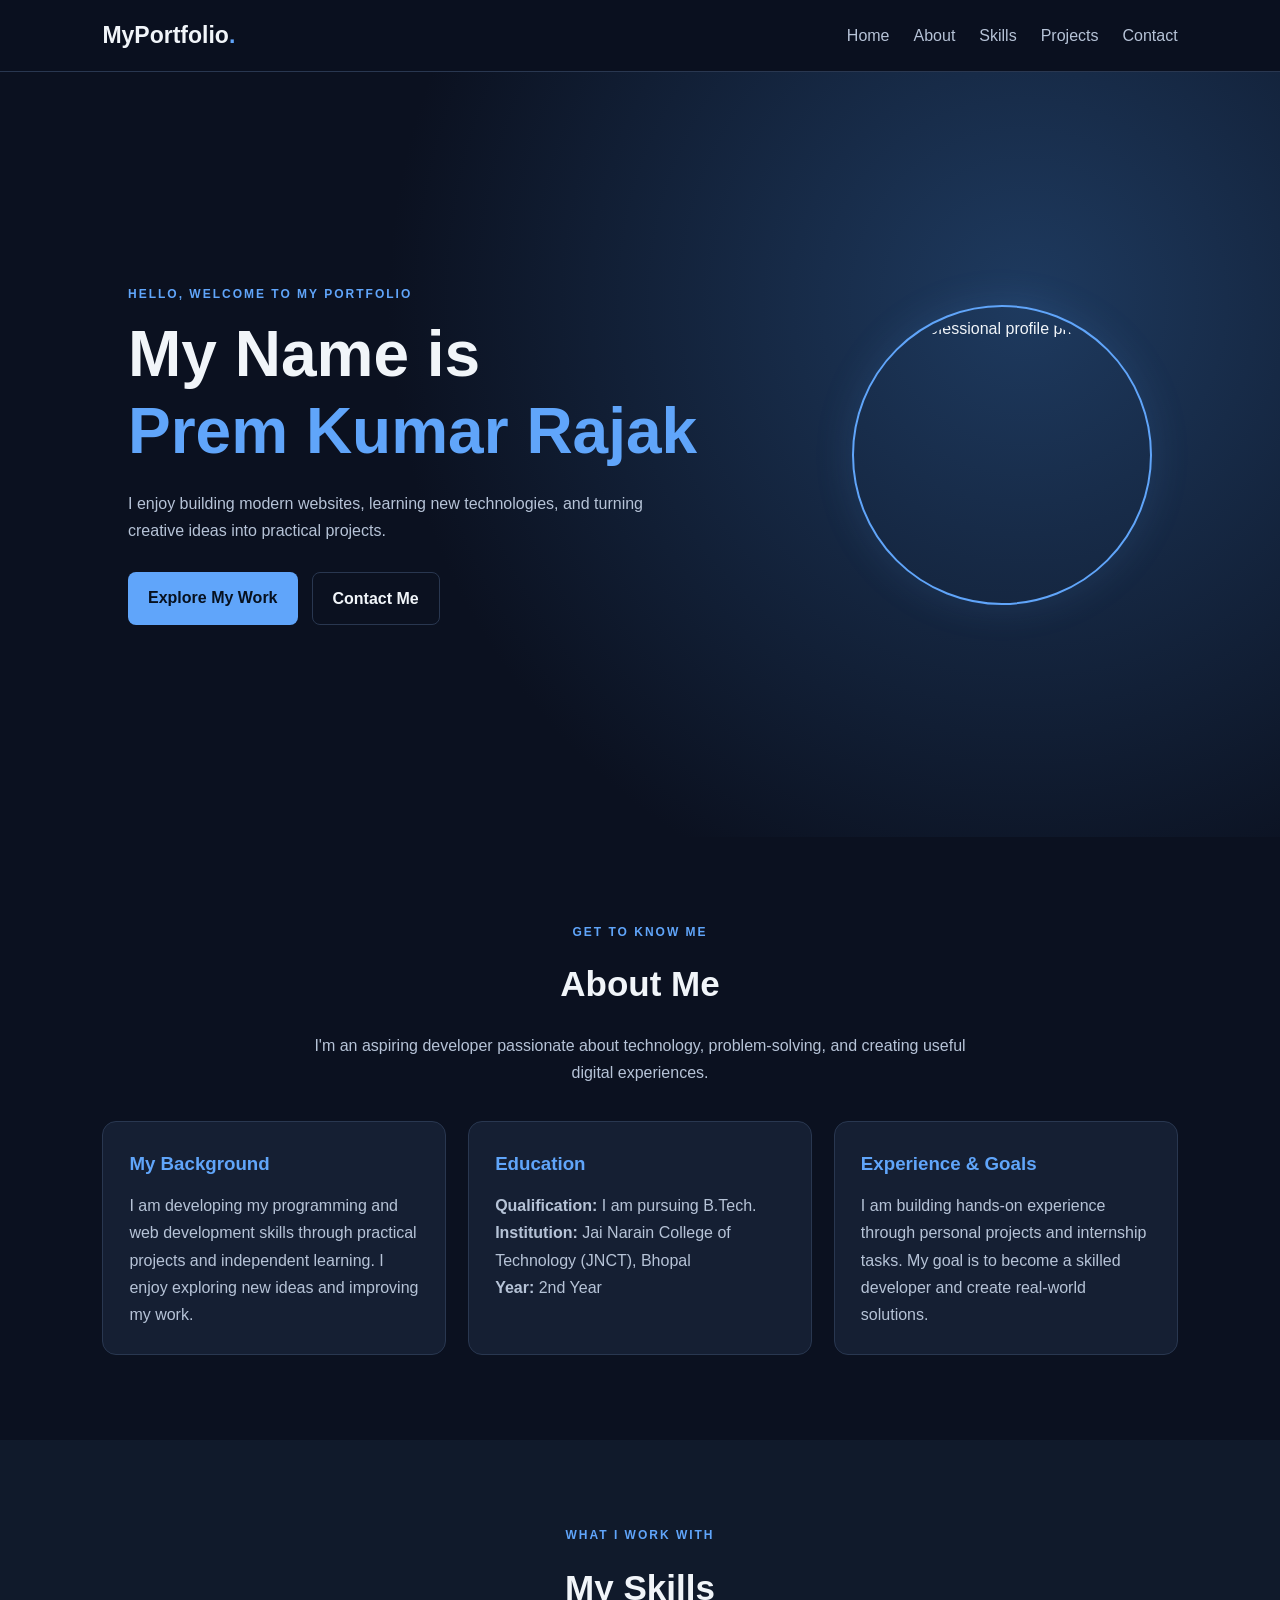
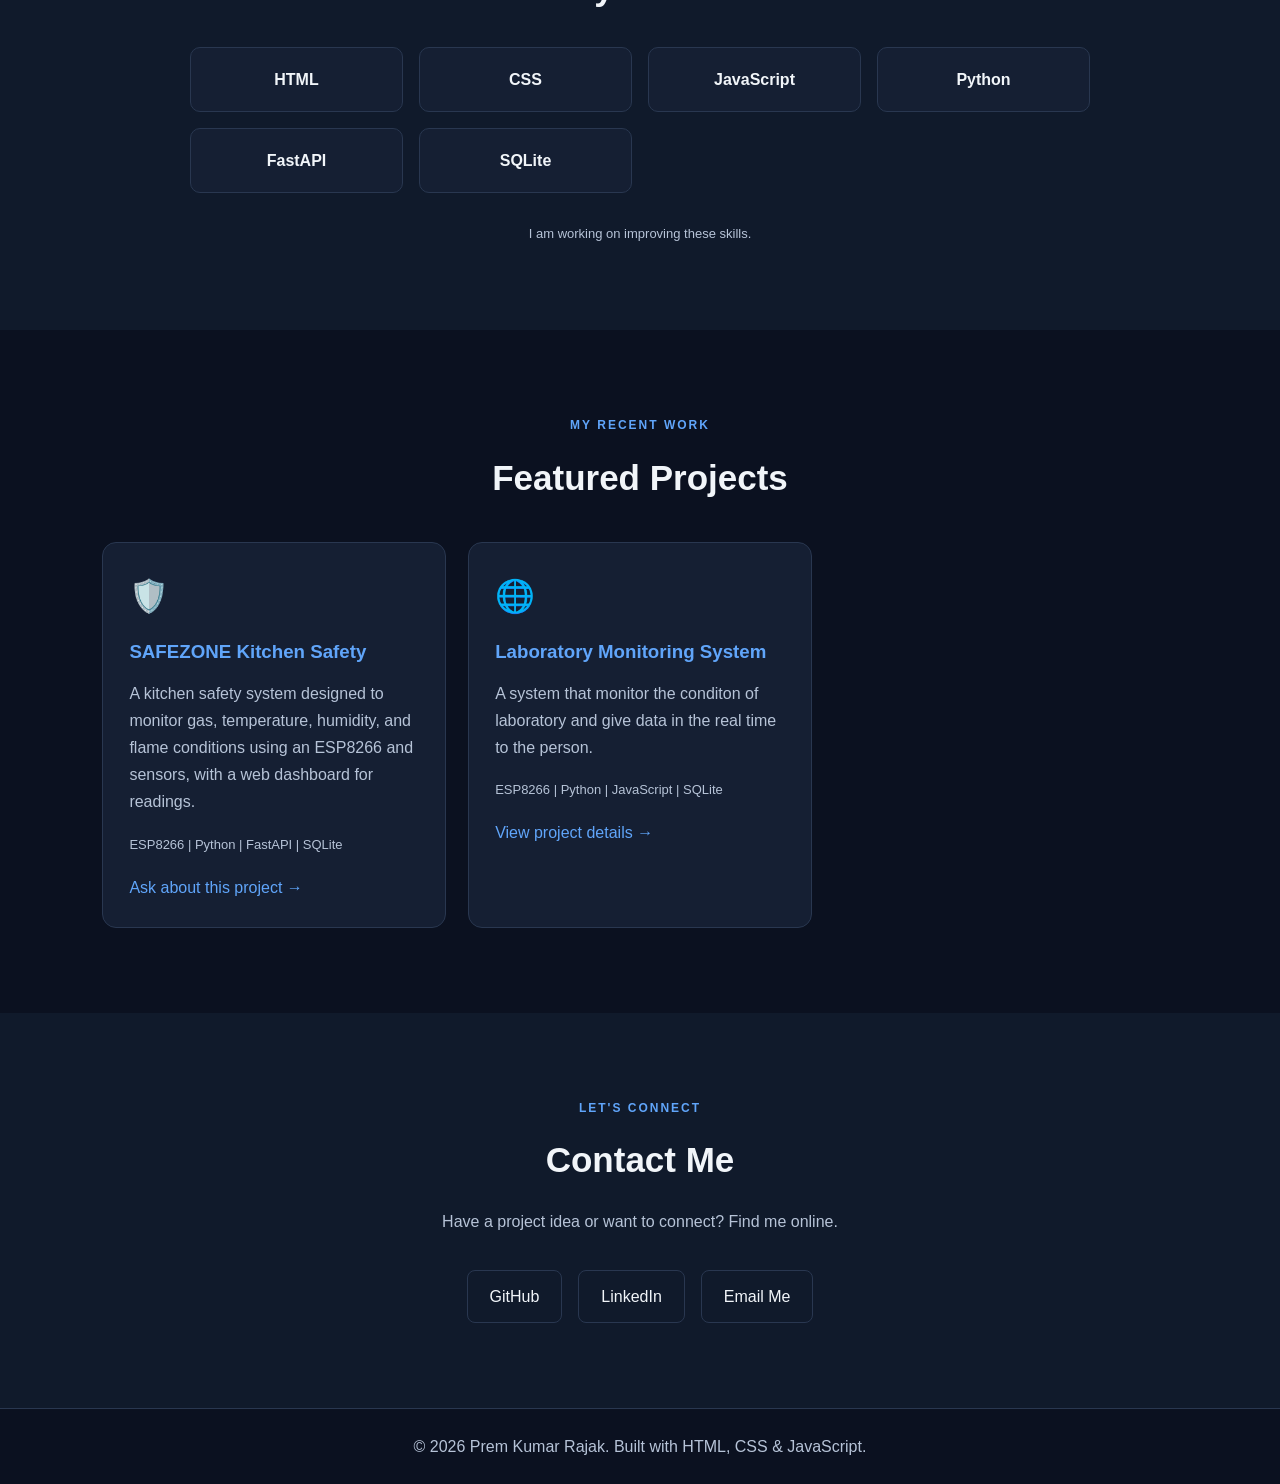
==== task4.html @ ec50108a "Add files via upload" ====
<!DOCTYPE html>
<html lang="en">
<head>
  <meta charset="UTF-8">
  <meta name="viewport" content="width=device-width, initial-scale=1.0">
  <meta name="description" content="Personal portfolio of a web developer.">
  <title>My Portfolio | Web Developer</title>
  <link rel="stylesheet" href="task4.css">
  <script src="task4.js" defer></script>
</head>
<body>

  <header class="navbar">
    <a href="#home" class="logo">MyPortfolio<span>.</span></a>
    <button class="menu-toggle" id="menuToggle"
      aria-label="Toggle navigation" aria-expanded="false">☰</button>
    <nav id="navMenu">
      <a href="#home">Home</a>
      <a href="#about">About</a>
      <a href="#skills">Skills</a>
      <a href="#projects">Projects</a>
      <a href="#contact">Contact</a>
    </nav>
  </header>

  <main>
    <section id="home" class="hero">
      <div class="hero-text">
        <p class="tag">HELLO, WELCOME TO MY PORTFOLIO</p>
        <h1>My Name is  <br><span>Prem Kumar Rajak</span></br></h1>
      
        <p>
          I enjoy building modern websites, learning new technologies,
          and turning creative ideas into practical projects.
        </p>
        <div class="buttons">
          <a class="btn" href="#projects">Explore My Work</a>
          <a class="btn secondary" href="#contact">Contact Me</a>
        </div>
      </div>

      <div class="profile-wrap">
        <img
          src="https://placehold.co/400x400/172554/ffffff?text=Your+Photo"
          alt="Your professional profile photo"
          class="profile-photo">
      </div>
    </section>

    <section id="about" class="section">
      <p class="tag">GET TO KNOW ME</p>
      <h2>About Me</h2>
      <p class="section-intro">
        I'm an aspiring developer passionate about technology,
        problem-solving, and creating useful digital experiences.
      </p>

      <div class="about-grid">
        <article class="card">
          <h3>My Background</h3>
          <p>
            I am developing my programming and web development skills
            through practical projects and independent learning.
            I enjoy exploring new ideas and improving my work.
          </p>
        </article>

        <article class="card">
          <h3>Education</h3>
          <p>
            <strong>Qualification:</strong> I am pursuing B.Tech.<br>
            <strong>Institution:</strong> Jai Narain College of Technology (JNCT), Bhopal <br>
            <strong>Year:</strong> 2nd Year 
          </p>
        </article>

        <article class="card">
          <h3>Experience & Goals</h3>
          <p>
            I am building hands-on experience through personal projects
            and internship tasks. My goal is to become a skilled
            developer and create real-world solutions.
          </p>
        </article>
      </div>
    </section>

    <section id="skills" class="section alternate">
      <p class="tag">WHAT I WORK WITH</p>
      <h2>My Skills</h2>
      <div class="skills-grid">
        <div class="skill">HTML</div>
        <div class="skill">CSS</div>
        <div class="skill">JavaScript</div>
        <div class="skill">Python</div>
        <div class="skill">FastAPI</div>
        <div class="skill">SQLite</div>

      </div>
      <p class="note">I am working on improving these skills.</p>
    </section>

    <section id="projects" class="section">
      <p class="tag">MY RECENT WORK</p>
      <h2>Featured Projects</h2>

      <div class="project-grid">
        <article class="card project-card">
          <div class="project-icon">🛡️</div>
          <h3>SAFEZONE Kitchen Safety</h3>
          <p>
            A kitchen safety system designed to monitor gas, temperature,
            humidity, and flame conditions using an ESP8266 and sensors,
            with a web dashboard for readings.
          </p>
          <p class="tech">ESP8266 | Python | FastAPI | SQLite</p>
          <a href="#contact" class="project-link">Ask about this project →</a>
        </article>

        <article class="card project-card">
          <div class="project-icon">🌐</div>
          <h3>Laboratory Monitoring System </h3>
          <p>
            A system that monitor the conditon of laboratory and give data in the real time to the person.
          </p>
          <p class="tech">ESP8266 | Python | JavaScript | SQLite</p>
          <a href="#contact" class="project-link">View project details →</a>
        </article>

        
      </div>
    </section>

    <section id="contact" class="section alternate">
      <p class="tag">LET'S CONNECT</p>
      <h2>Contact Me</h2>
      <p class="section-intro">
        Have a project idea or want to connect? Find me online.
      </p>
      <div class="contact-links">
        <a href="https://github.com/" target="_blank"
          rel="noopener noreferrer">GitHub</a>
        <a href="https://www.linkedin.com/in/prem-kumar-rajak-/" target="_blank"
          rel="noopener noreferrer">LinkedIn</a>
        <a href="mailto:rajakprem94972@gmail.com">Email Me</a>
      </div>
    </section>
  </main>

  <footer>
    <p>© <span id="year"></span> Prem Kumar Rajak. Built with HTML, CSS & JavaScript.</p>
  </footer>

</body>
</html>
---- task4.css ----
:root {
  --bg: #0b1120;
  --panel: #151f33;
  --text: #f1f5f9;
  --muted: #b6c3d7;
  --accent: #60a5fa;
  --border: #293750;
}

* {
  margin: 0;
  padding: 0;
  box-sizing: border-box;
}

html {
  scroll-behavior: smooth;
  scroll-padding-top: 85px;
}

body {
  font-family: Arial, sans-serif;
  background: var(--bg);
  color: var(--text);
  line-height: 1.7;
}

a {
  color: inherit;
  text-decoration: none;
}

.navbar {
  position: sticky;
  top: 0;
  z-index: 100;
  display: flex;
  align-items: center;
  justify-content: space-between;
  padding: 16px 8%;
  background: #0b1120ee;
  backdrop-filter: blur(12px);
  border-bottom: 1px solid var(--border);
}

.logo {
  font-size: 23px;
  font-weight: bold;
}

.logo span,
.hero h1 span {
  color: var(--accent);
}

.navbar nav {
  display: flex;
  gap: 24px;
}

.navbar nav a {
  color: var(--muted);
  transition: color 0.25s;
}

.navbar nav a:hover {
  color: var(--accent);
}

.menu-toggle {
  display: none;
  background: none;
  border: 0;
  color: white;
  font-size: 26px;
  cursor: pointer;
}

.hero {
  min-height: 85vh;
  padding: 90px 10%;
  display: flex;
  align-items: center;
  justify-content: space-between;
  gap: 50px;
  background: radial-gradient(
    circle at 80% 30%, #1e3a5f 0, #0b1120 55%
  );
}

.hero-text {
  max-width: 600px;
}

.tag {
  color: var(--accent);
  font-size: 12px;
  font-weight: bold;
  letter-spacing: 2px;
  margin-bottom: 12px;
}

.hero h1 {
  font-size: clamp(38px, 5vw, 65px);
  line-height: 1.2;
}

.hero h2 {
  color: var(--muted);
  font-size: 24px;
  margin: 12px 0;
}

.hero-text > p:not(.tag) {
  color: var(--muted);
  max-width: 540px;
  margin: 20px 0;
}

.buttons {
  display: flex;
  flex-wrap: wrap;
  gap: 14px;
  margin-top: 28px;
}

.btn {
  padding: 12px 20px;
  border-radius: 8px;
  background: var(--accent);
  color: #07111f;
  font-weight: bold;
  transition: transform 0.2s, background 0.2s;
}

.btn:hover {
  transform: translateY(-3px);
  background: #93c5fd;
}

.btn.secondary {
  background: transparent;
  color: var(--text);
  border: 1px solid var(--border);
}

.profile-wrap {
  flex-shrink: 0;
  padding: 8px;
  border: 2px solid var(--accent);
  border-radius: 50%;
  box-shadow: 0 0 40px #60a5fa22;
}

.profile-photo {
  display: block;
  width: 280px;
  height: 280px;
  border-radius: 50%;
  object-fit: cover;
}

.section {
  padding: 85px 8%;
  text-align: center;
}

.section h2 {
  font-size: 35px;
  margin-bottom: 18px;
}

.section-intro {
  color: var(--muted);
  max-width: 680px;
  margin: 0 auto 35px;
}

.alternate {
  background: #101a2b;
}

.about-grid,
.project-grid {
  display: grid;
  grid-template-columns: repeat(3, minmax(0, 1fr));
  gap: 22px;
  margin-top: 35px;
  text-align: left;
}

.card {
  background: var(--panel);
  border: 1px solid var(--border);
  border-radius: 14px;
  padding: 26px;
  transition: transform 0.25s, border-color 0.25s;
}

.card:hover {
  transform: translateY(-5px);
  border-color: var(--accent);
}

.card h3 {
  margin-bottom: 12px;
  color: var(--accent);
}

.card p {
  color: var(--muted);
}

.skills-grid {
  display: grid;
  grid-template-columns: repeat(4, minmax(0, 1fr));
  gap: 16px;
  margin: 30px auto;
  max-width: 900px;
}

.skill {
  padding: 18px 10px;
  border: 1px solid var(--border);
  background: var(--panel);
  border-radius: 10px;
  font-weight: bold;
  transition: 0.2s;
}

.skill:hover {
  background: var(--accent);
  color: #07111f;
}

.note {
  color: var(--muted);
  font-size: 13px;
}

.project-icon {
  font-size: 32px;
  margin-bottom: 12px;
}

.tech {
  font-size: 13px;
  margin-top: 18px;
}

.project-link {
  display: inline-block;
  margin-top: 18px;
  color: var(--accent);
}

.contact-links {
  display: flex;
  flex-wrap: wrap;
  justify-content: center;
  gap: 16px;
}

.contact-links a {
  padding: 12px 22px;
  border: 1px solid var(--border);
  border-radius: 8px;
  transition: 0.2s;
}

.contact-links a:hover {
  background: var(--accent);
  color: #07111f;
}

footer {
  padding: 24px;
  text-align: center;
  color: var(--muted);
  border-top: 1px solid var(--border);
}

@media (max-width: 850px) {
  .hero {
    flex-direction: column-reverse;
    text-align: center;
    padding: 65px 7%;
  }

  .buttons {
    justify-content: center;
  }

  .profile-photo {
    width: 210px;
    height: 210px;
  }

  .about-grid,
  .project-grid {
    grid-template-columns: 1fr;
  }

  .skills-grid {
    grid-template-columns: repeat(2, minmax(0, 1fr));
  }

  .navbar {
    padding: 14px 5%;
  }

  .navbar nav {
    gap: 12px;
  }
}

@media (max-width: 560px) {
  .menu-toggle {
    display: block;
  }

  .navbar {
    flex-wrap: wrap;
  }

  .navbar nav {
    display: none;
    width: 100%;
    flex-direction: column;
    gap: 0;
  }

  .navbar nav.open {
    display: flex;
  }

  .navbar nav a {
    display: block;
    padding: 10px 0;
  }

  .section {
    padding: 65px 6%;
  }
}
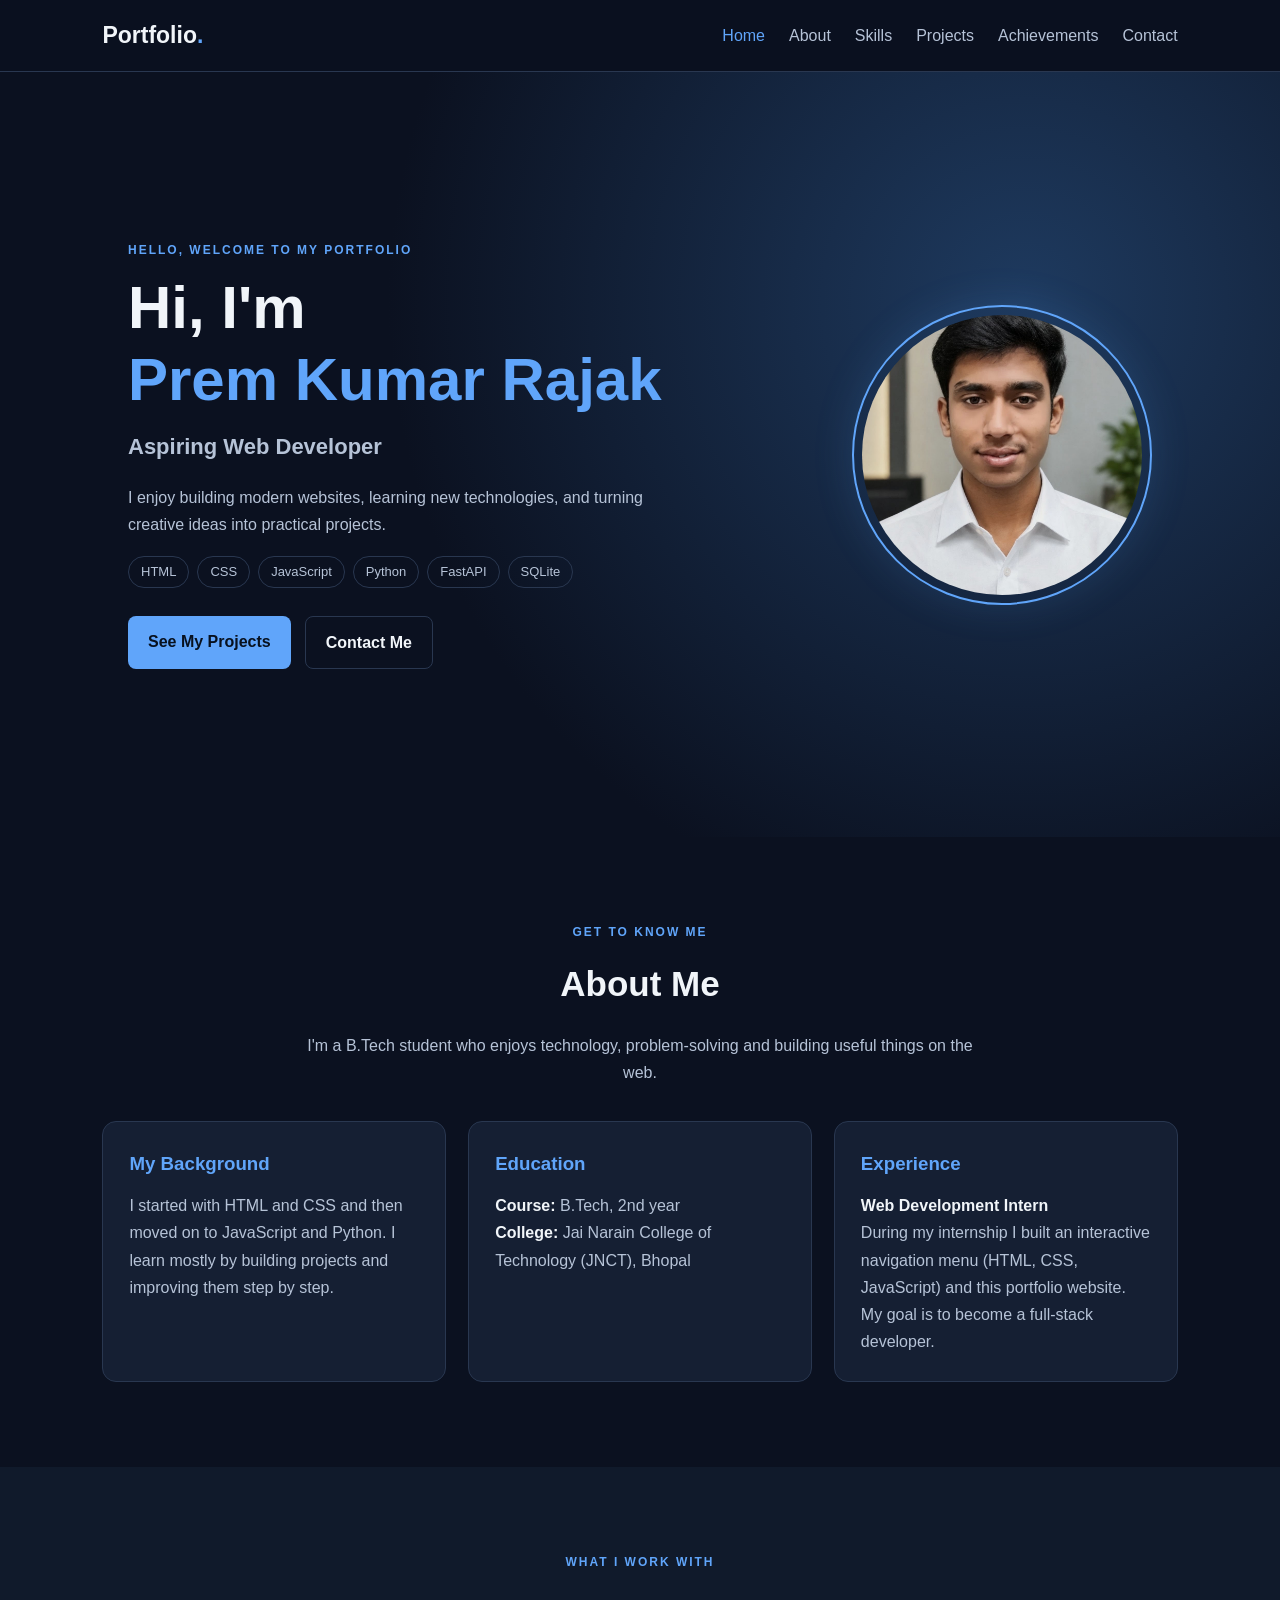
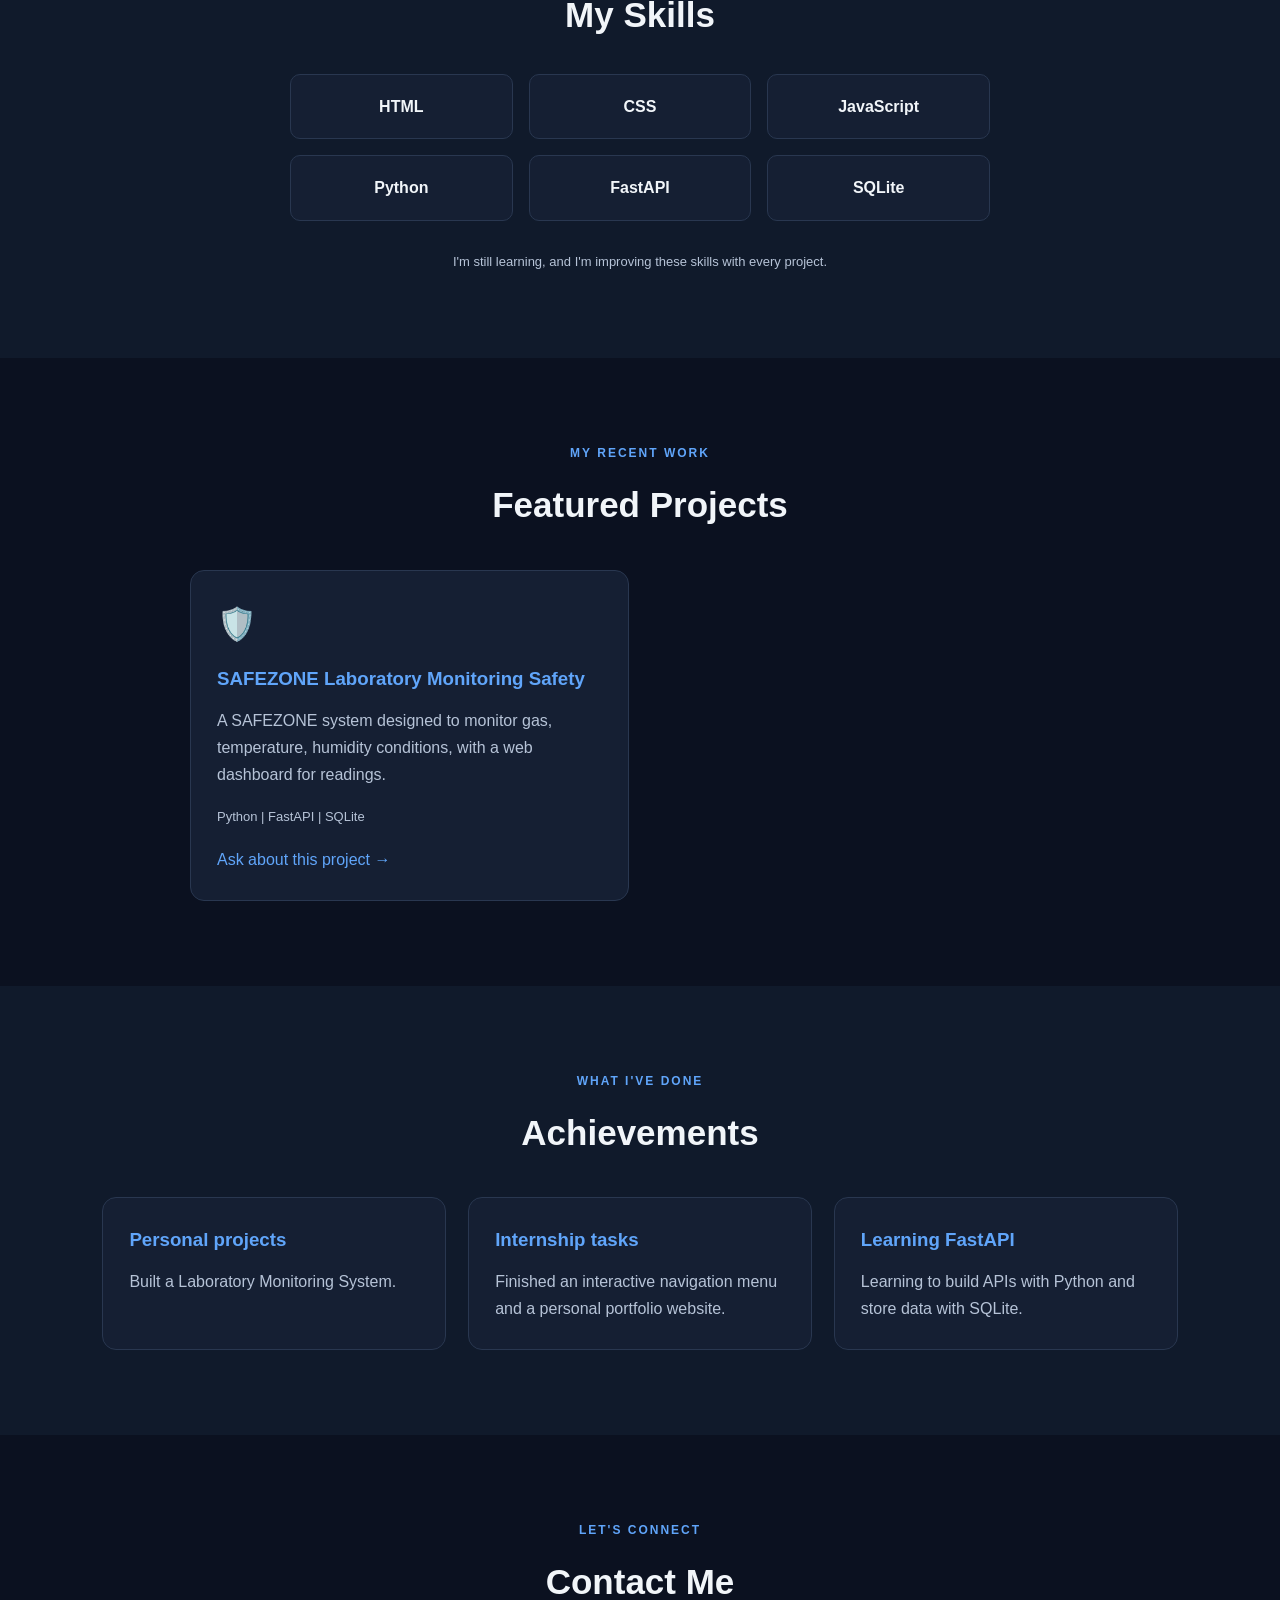
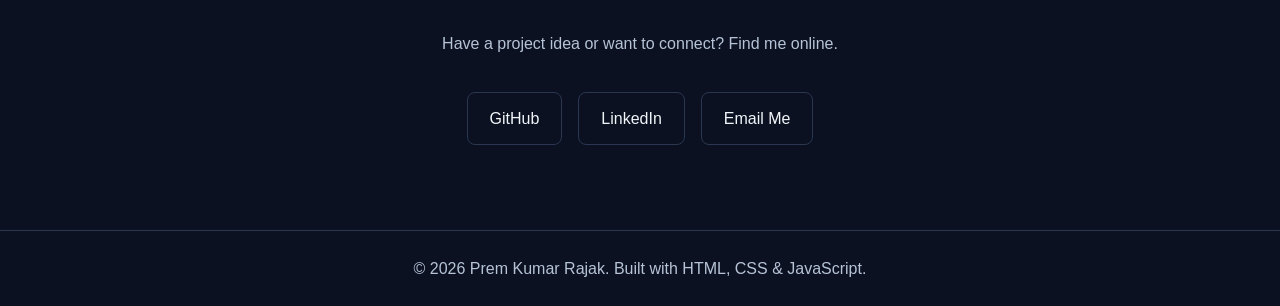
==== commit 852c9cd4: "Upload Personal Portfolio Website" ====
--- a/task4.html
+++ b/task4.html
@@ -1,156 +1,168 @@
-
-<!DOCTYPE html>
-<html lang="en">
-<head>
-  <meta charset="UTF-8">
-  <meta name="viewport" content="width=device-width, initial-scale=1.0">
-  <meta name="description" content="Personal portfolio of a web developer.">
-  <title>My Portfolio | Web Developer</title>
-  <link rel="stylesheet" href="task4.css">
-  <script src="task4.js" defer></script>
-</head>
-<body>
-
-  <header class="navbar">
-    <a href="#home" class="logo">MyPortfolio<span>.</span></a>
-    <button class="menu-toggle" id="menuToggle"
-      aria-label="Toggle navigation" aria-expanded="false">☰</button>
-    <nav id="navMenu">
-      <a href="#home">Home</a>
-      <a href="#about">About</a>
-      <a href="#skills">Skills</a>
-      <a href="#projects">Projects</a>
-      <a href="#contact">Contact</a>
-    </nav>
-  </header>
-
-  <main>
-    <section id="home" class="hero">
-      <div class="hero-text">
-        <p class="tag">HELLO, WELCOME TO MY PORTFOLIO</p>
-        <h1>My Name is  <br><span>Prem Kumar Rajak</span></br></h1>
-      
-        <p>
-          I enjoy building modern websites, learning new technologies,
-          and turning creative ideas into practical projects.
-        </p>
-        <div class="buttons">
-          <a class="btn" href="#projects">Explore My Work</a>
-          <a class="btn secondary" href="#contact">Contact Me</a>
-        </div>
-      </div>
-
-      <div class="profile-wrap">
-        <img
-          src="https://placehold.co/400x400/172554/ffffff?text=Your+Photo"
-          alt="Your professional profile photo"
-          class="profile-photo">
-      </div>
-    </section>
-
-    <section id="about" class="section">
-      <p class="tag">GET TO KNOW ME</p>
-      <h2>About Me</h2>
-      <p class="section-intro">
-        I'm an aspiring developer passionate about technology,
-        problem-solving, and creating useful digital experiences.
-      </p>
-
-      <div class="about-grid">
-        <article class="card">
-          <h3>My Background</h3>
-          <p>
-            I am developing my programming and web development skills
-            through practical projects and independent learning.
-            I enjoy exploring new ideas and improving my work.
-          </p>
-        </article>
-
-        <article class="card">
-          <h3>Education</h3>
-          <p>
-            <strong>Qualification:</strong> I am pursuing B.Tech.<br>
-            <strong>Institution:</strong> Jai Narain College of Technology (JNCT), Bhopal <br>
-            <strong>Year:</strong> 2nd Year 
-          </p>
-        </article>
-
-        <article class="card">
-          <h3>Experience & Goals</h3>
-          <p>
-            I am building hands-on experience through personal projects
-            and internship tasks. My goal is to become a skilled
-            developer and create real-world solutions.
-          </p>
-        </article>
-      </div>
-    </section>
-
-    <section id="skills" class="section alternate">
-      <p class="tag">WHAT I WORK WITH</p>
-      <h2>My Skills</h2>
-      <div class="skills-grid">
-        <div class="skill">HTML</div>
-        <div class="skill">CSS</div>
-        <div class="skill">JavaScript</div>
-        <div class="skill">Python</div>
-        <div class="skill">FastAPI</div>
-        <div class="skill">SQLite</div>
-
-      </div>
-      <p class="note">I am working on improving these skills.</p>
-    </section>
-
-    <section id="projects" class="section">
-      <p class="tag">MY RECENT WORK</p>
-      <h2>Featured Projects</h2>
-
-      <div class="project-grid">
-        <article class="card project-card">
-          <div class="project-icon">🛡️</div>
-          <h3>SAFEZONE Kitchen Safety</h3>
-          <p>
-            A kitchen safety system designed to monitor gas, temperature,
-            humidity, and flame conditions using an ESP8266 and sensors,
-            with a web dashboard for readings.
-          </p>
-          <p class="tech">ESP8266 | Python | FastAPI | SQLite</p>
-          <a href="#contact" class="project-link">Ask about this project →</a>
-        </article>
-
-        <article class="card project-card">
-          <div class="project-icon">🌐</div>
-          <h3>Laboratory Monitoring System </h3>
-          <p>
-            A system that monitor the conditon of laboratory and give data in the real time to the person.
-          </p>
-          <p class="tech">ESP8266 | Python | JavaScript | SQLite</p>
-          <a href="#contact" class="project-link">View project details →</a>
-        </article>
-
-        
-      </div>
-    </section>
-
-    <section id="contact" class="section alternate">
-      <p class="tag">LET'S CONNECT</p>
-      <h2>Contact Me</h2>
-      <p class="section-intro">
-        Have a project idea or want to connect? Find me online.
-      </p>
-      <div class="contact-links">
-        <a href="https://github.com/" target="_blank"
-          rel="noopener noreferrer">GitHub</a>
-        <a href="https://www.linkedin.com/in/prem-kumar-rajak-/" target="_blank"
-          rel="noopener noreferrer">LinkedIn</a>
-        <a href="mailto:rajakprem94972@gmail.com">Email Me</a>
-      </div>
-    </section>
-  </main>
-
-  <footer>
-    <p>© <span id="year"></span> Prem Kumar Rajak. Built with HTML, CSS & JavaScript.</p>
-  </footer>
-
-</body>
-</html>
+<!DOCTYPE html>
+<html lang="en">
+<head>
+  <meta charset="UTF-8">
+  <meta name="viewport" content="width=device-width, initial-scale=1.0">
+  <meta name="description" content="Personal portfolio of Prem Kumar Rajak, an aspiring web developer.">
+  <title>Prem Kumar Rajak | Web Developer Portfolio</title>
+  <link rel="stylesheet" href="task4.css">
+  <script src="task4.js" defer></script>
+</head>
+<body>
+
+  <header class="navbar">
+    <a href="#home" class="logo">Portfolio<span>.</span></a>
+    <button class="menu-toggle" id="menuToggle"
+      aria-label="Toggle navigation" aria-expanded="false">☰</button>
+    <nav id="navMenu">
+      <a href="#home">Home</a>
+      <a href="#about">About</a>
+      <a href="#skills">Skills</a>
+      <a href="#projects">Projects</a>
+      <a href="#achievements">Achievements</a>
+      <a href="#contact">Contact</a>
+    </nav>
+  </header>
+
+  <main>
+    <section id="home" class="hero">
+      <div class="hero-text">
+        <p class="tag">HELLO, WELCOME TO MY PORTFOLIO</p>
+        <h1>Hi, I'm <br><span>Prem Kumar Rajak</span></h1>
+        <h2>Aspiring Web Developer</h2>
+        <p>
+          I enjoy building modern websites, learning new technologies,
+          and turning creative ideas into practical projects.
+        </p>
+        <ul class="chips">
+          <li>HTML</li>
+          <li>CSS</li>
+          <li>JavaScript</li>
+          <li>Python</li>
+          <li>FastAPI</li>
+          <li>SQLite</li>
+        </ul>
+        <div class="buttons">
+          <a class="btn" href="#projects">See My Projects</a>
+          <a class="btn secondary" href="#contact">Contact Me</a>
+        </div>
+      </div>
+
+      <div class="profile-wrap">
+        <img
+          src="portfolio.jpeg"
+          alt="Prem Kumar Rajak"
+          class="profile-photo">
+      </div>
+    </section>
+
+    <section id="about" class="section">
+      <p class="tag">GET TO KNOW ME</p>
+      <h2>About Me</h2>
+      <p class="section-intro">
+        I'm a B.Tech student who enjoys technology, problem-solving and
+        building useful things on the web.
+      </p>
+
+      <div class="about-grid">
+        <article class="card">
+          <h3>My Background</h3>
+          <p>
+            I started with HTML and CSS and then moved on to JavaScript
+            and Python. I learn mostly by building projects and improving
+            them step by step.
+          </p>
+        </article>
+
+        <article class="card">
+          <h3>Education</h3>
+          <p>
+            <strong>Course:</strong> B.Tech, 2nd year<br>
+            <strong>College:</strong> Jai Narain College of Technology (JNCT), Bhopal 
+          </p>
+        </article>
+
+        <article class="card">
+          <h3>Experience</h3>
+          <p>
+            <strong>Web Development Intern</strong><br>
+            During my internship I built an interactive navigation menu
+            (HTML, CSS, JavaScript) and this portfolio website. My goal is to
+            become a full-stack developer.
+          </p>
+        </article>
+      </div>
+    </section>
+
+    <section id="skills" class="section alternate">
+      <p class="tag">WHAT I WORK WITH</p>
+      <h2>My Skills</h2>
+      <div class="skills-grid">
+        <div class="skill">HTML</div>
+        <div class="skill">CSS</div>
+        <div class="skill">JavaScript</div>
+        <div class="skill">Python</div>
+        <div class="skill">FastAPI</div>
+        <div class="skill">SQLite</div>
+      </div>
+      <p class="note">I'm still learning, and I'm improving these skills with every project.</p>
+    </section>
+
+    <section id="projects" class="section">
+      <p class="tag">MY RECENT WORK</p>
+      <h2>Featured Projects</h2>
+
+      <div class="project-grid">
+        <article class="card">
+          <div class="project-icon">🛡️</div>
+          <h3>SAFEZONE Laboratory Monitoring Safety</h3>
+          <p>
+            A SAFEZONE system designed to monitor gas, temperature,
+            humidity conditions, with a web dashboard for readings.
+          </p>
+          <p class="tech">Python | FastAPI | SQLite</p>
+          <a href="#contact" class="project-link">Ask about this project →</a>
+        </article>
+      </div>
+    </section>
+
+    <section id="achievements" class="section alternate">
+      <p class="tag">WHAT I'VE DONE</p>
+      <h2>Achievements</h2>
+      <div class="about-grid">
+        <article class="card">
+          <h3>Personal projects</h3>
+          <p>Built a Laboratory Monitoring System.</p>
+        </article>
+        <article class="card">
+          <h3>Internship tasks</h3>
+          <p>Finished an interactive navigation menu and a personal portfolio website.</p>
+        </article>
+        <article class="card">
+          <h3>Learning FastAPI</h3>
+          <p>Learning to build APIs with Python and store data with SQLite.</p>
+        </article>
+      </div>
+    </section>
+    <section id="contact" class="section">
+      <p class="tag">LET'S CONNECT</p>
+      <h2>Contact Me</h2>
+      <p class="section-intro">
+        Have a project idea or want to connect? Find me online.
+      </p>
+      <div class="contact-links">
+        <a href="https://github.com/" target="_blank"
+          rel="noopener noreferrer">GitHub</a>
+        <a href="https://www.linkedin.com/in/prem-kumar-rajak-/" target="_blank"
+          rel="noopener noreferrer">LinkedIn</a>
+        <a href="mailto:rajakprem94972@gmail.com">Email Me</a>
+      </div>
+    </section>
+  </main>
+
+  <footer>
+    <p>© <span id="year"></span> Prem Kumar Rajak. Built with HTML, CSS &amp; JavaScript.</p>
+  </footer>
+
+</body>
+</html>
--- a/task4.css
+++ b/task4.css
@@ -1,346 +1,406 @@
-
-:root {
-  --bg: #0b1120;
-  --panel: #151f33;
-  --text: #f1f5f9;
-  --muted: #b6c3d7;
-  --accent: #60a5fa;
-  --border: #293750;
-}
-
-* {
-  margin: 0;
-  padding: 0;
-  box-sizing: border-box;
-}
-
-html {
-  scroll-behavior: smooth;
-  scroll-padding-top: 85px;
-}
-
-body {
-  font-family: Arial, sans-serif;
-  background: var(--bg);
-  color: var(--text);
-  line-height: 1.7;
-}
-
-a {
-  color: inherit;
-  text-decoration: none;
-}
-
-.navbar {
-  position: sticky;
-  top: 0;
-  z-index: 100;
-  display: flex;
-  align-items: center;
-  justify-content: space-between;
-  padding: 16px 8%;
-  background: #0b1120ee;
-  backdrop-filter: blur(12px);
-  border-bottom: 1px solid var(--border);
-}
-
-.logo {
-  font-size: 23px;
-  font-weight: bold;
-}
-
-.logo span,
-.hero h1 span {
-  color: var(--accent);
-}
-
-.navbar nav {
-  display: flex;
-  gap: 24px;
-}
-
-.navbar nav a {
-  color: var(--muted);
-  transition: color 0.25s;
-}
-
-.navbar nav a:hover {
-  color: var(--accent);
-}
-
-.menu-toggle {
-  display: none;
-  background: none;
-  border: 0;
-  color: white;
-  font-size: 26px;
-  cursor: pointer;
-}
-
-.hero {
-  min-height: 85vh;
-  padding: 90px 10%;
-  display: flex;
-  align-items: center;
-  justify-content: space-between;
-  gap: 50px;
-  background: radial-gradient(
-    circle at 80% 30%, #1e3a5f 0, #0b1120 55%
-  );
-}
-
-.hero-text {
-  max-width: 600px;
-}
-
-.tag {
-  color: var(--accent);
-  font-size: 12px;
-  font-weight: bold;
-  letter-spacing: 2px;
-  margin-bottom: 12px;
-}
-
-.hero h1 {
-  font-size: clamp(38px, 5vw, 65px);
-  line-height: 1.2;
-}
-
-.hero h2 {
-  color: var(--muted);
-  font-size: 24px;
-  margin: 12px 0;
-}
-
-.hero-text > p:not(.tag) {
-  color: var(--muted);
-  max-width: 540px;
-  margin: 20px 0;
-}
-
-.buttons {
-  display: flex;
-  flex-wrap: wrap;
-  gap: 14px;
-  margin-top: 28px;
-}
-
-.btn {
-  padding: 12px 20px;
-  border-radius: 8px;
-  background: var(--accent);
-  color: #07111f;
-  font-weight: bold;
-  transition: transform 0.2s, background 0.2s;
-}
-
-.btn:hover {
-  transform: translateY(-3px);
-  background: #93c5fd;
-}
-
-.btn.secondary {
-  background: transparent;
-  color: var(--text);
-  border: 1px solid var(--border);
-}
-
-.profile-wrap {
-  flex-shrink: 0;
-  padding: 8px;
-  border: 2px solid var(--accent);
-  border-radius: 50%;
-  box-shadow: 0 0 40px #60a5fa22;
-}
-
-.profile-photo {
-  display: block;
-  width: 280px;
-  height: 280px;
-  border-radius: 50%;
-  object-fit: cover;
-}
-
-.section {
-  padding: 85px 8%;
-  text-align: center;
-}
-
-.section h2 {
-  font-size: 35px;
-  margin-bottom: 18px;
-}
-
-.section-intro {
-  color: var(--muted);
-  max-width: 680px;
-  margin: 0 auto 35px;
-}
-
-.alternate {
-  background: #101a2b;
-}
-
-.about-grid,
-.project-grid {
-  display: grid;
-  grid-template-columns: repeat(3, minmax(0, 1fr));
-  gap: 22px;
-  margin-top: 35px;
-  text-align: left;
-}
-
-.card {
-  background: var(--panel);
-  border: 1px solid var(--border);
-  border-radius: 14px;
-  padding: 26px;
-  transition: transform 0.25s, border-color 0.25s;
-}
-
-.card:hover {
-  transform: translateY(-5px);
-  border-color: var(--accent);
-}
-
-.card h3 {
-  margin-bottom: 12px;
-  color: var(--accent);
-}
-
-.card p {
-  color: var(--muted);
-}
-
-.skills-grid {
-  display: grid;
-  grid-template-columns: repeat(4, minmax(0, 1fr));
-  gap: 16px;
-  margin: 30px auto;
-  max-width: 900px;
-}
-
-.skill {
-  padding: 18px 10px;
-  border: 1px solid var(--border);
-  background: var(--panel);
-  border-radius: 10px;
-  font-weight: bold;
-  transition: 0.2s;
-}
-
-.skill:hover {
-  background: var(--accent);
-  color: #07111f;
-}
-
-.note {
-  color: var(--muted);
-  font-size: 13px;
-}
-
-.project-icon {
-  font-size: 32px;
-  margin-bottom: 12px;
-}
-
-.tech {
-  font-size: 13px;
-  margin-top: 18px;
-}
-
-.project-link {
-  display: inline-block;
-  margin-top: 18px;
-  color: var(--accent);
-}
-
-.contact-links {
-  display: flex;
-  flex-wrap: wrap;
-  justify-content: center;
-  gap: 16px;
-}
-
-.contact-links a {
-  padding: 12px 22px;
-  border: 1px solid var(--border);
-  border-radius: 8px;
-  transition: 0.2s;
-}
-
-.contact-links a:hover {
-  background: var(--accent);
-  color: #07111f;
-}
-
-footer {
-  padding: 24px;
-  text-align: center;
-  color: var(--muted);
-  border-top: 1px solid var(--border);
-}
-
-@media (max-width: 850px) {
-  .hero {
-    flex-direction: column-reverse;
-    text-align: center;
-    padding: 65px 7%;
-  }
-
-  .buttons {
-    justify-content: center;
-  }
-
-  .profile-photo {
-    width: 210px;
-    height: 210px;
-  }
-
-  .about-grid,
-  .project-grid {
-    grid-template-columns: 1fr;
-  }
-
-  .skills-grid {
-    grid-template-columns: repeat(2, minmax(0, 1fr));
-  }
-
-  .navbar {
-    padding: 14px 5%;
-  }
-
-  .navbar nav {
-    gap: 12px;
-  }
-}
-
-@media (max-width: 560px) {
-  .menu-toggle {
-    display: block;
-  }
-
-  .navbar {
-    flex-wrap: wrap;
-  }
-
-  .navbar nav {
-    display: none;
-    width: 100%;
-    flex-direction: column;
-    gap: 0;
-  }
-
-  .navbar nav.open {
-    display: flex;
-  }
-
-  .navbar nav a {
-    display: block;
-    padding: 10px 0;
-  }
-
-  .section {
-    padding: 65px 6%;
-  }
-}
+/* ===== Task 4: Personal Portfolio ===== */
+
+/* All colors live here, so changing the theme is easy */
+:root {
+  --bg: #0b1120;
+  --bg-alt: #101a2b;
+  --panel: #151f33;
+  --nav-bg: rgba(11, 17, 32, 0.93);
+  --text: #f1f5f9;
+  --muted: #b6c3d7;
+  --accent: #60a5fa;
+  --accent-hover: #93c5fd;
+  --on-accent: #07111f;
+  --border: #293750;
+  --hero-glow: #1e3a5f;
+  --ring-glow: rgba(96, 165, 250, 0.15);
+}
+
+* {
+  margin: 0;
+  padding: 0;
+  box-sizing: border-box;
+}
+
+html {
+  scroll-behavior: smooth;
+  scroll-padding-top: 85px;
+}
+
+body {
+  font-family: Arial, sans-serif;
+  background: var(--bg);
+  color: var(--text);
+  line-height: 1.7;
+}
+
+a {
+  color: inherit;
+  text-decoration: none;
+}
+
+a:focus-visible,
+button:focus-visible {
+  outline: 3px solid var(--accent);
+  outline-offset: 3px;
+}
+
+.navbar {
+  position: sticky;
+  top: 0;
+  z-index: 100;
+  display: flex;
+  align-items: center;
+  justify-content: space-between;
+  padding: 16px 8%;
+  background: var(--nav-bg);
+  backdrop-filter: blur(12px);
+  border-bottom: 1px solid var(--border);
+  transition: border-color 0.3s;
+}
+
+.navbar.scrolled {
+  border-bottom-color: var(--accent);
+}
+
+.logo {
+  font-size: 23px;
+  font-weight: bold;
+}
+
+.logo span,
+.hero h1 span {
+  color: var(--accent);
+}
+
+.navbar nav {
+  display: flex;
+  gap: 24px;
+}
+
+.navbar nav a {
+  color: var(--muted);
+  transition: color 0.25s;
+}
+
+.navbar nav a:hover,
+.navbar nav a.active {
+  color: var(--accent);
+}
+
+.menu-toggle {
+  display: none;
+  background: none;
+  border: 0;
+  color: var(--text);
+  font-size: 26px;
+  cursor: pointer;
+}
+
+.hero {
+  min-height: 85vh;
+  padding: 90px 10%;
+  display: flex;
+  align-items: center;
+  justify-content: space-between;
+  gap: 50px;
+  background: radial-gradient(circle at 80% 30%, var(--hero-glow) 0, var(--bg) 55%);
+}
+
+.hero-text {
+  max-width: 600px;
+}
+
+.tag {
+  color: var(--accent);
+  font-size: 12px;
+  font-weight: bold;
+  letter-spacing: 2px;
+  margin-bottom: 12px;
+}
+
+.hero h1 {
+  font-size: clamp(36px, 5vw, 60px);
+  line-height: 1.2;
+}
+
+.hero h2 {
+  color: var(--muted);
+  font-size: 22px;
+  margin: 12px 0;
+}
+
+.hero-text > p:not(.tag) {
+  color: var(--muted);
+  max-width: 540px;
+  margin: 18px 0;
+}
+
+.chips {
+  list-style: none;
+  display: flex;
+  flex-wrap: wrap;
+  gap: 8px;
+}
+
+.chips li {
+  padding: 4px 12px;
+  font-size: 13px;
+  border: 1px solid var(--border);
+  border-radius: 20px;
+  color: var(--muted);
+}
+
+.buttons {
+  display: flex;
+  flex-wrap: wrap;
+  gap: 14px;
+  margin-top: 28px;
+}
+
+.btn {
+  padding: 12px 20px;
+  border-radius: 8px;
+  background: var(--accent);
+  color: var(--on-accent);
+  font-weight: bold;
+  transition: transform 0.2s, background 0.2s;
+}
+
+.btn:hover {
+  transform: translateY(-3px);
+  background: var(--accent-hover);
+}
+
+.btn.secondary {
+  background: transparent;
+  color: var(--text);
+  border: 1px solid var(--border);
+}
+
+.btn.secondary:hover {
+  background: transparent;
+  border-color: var(--accent);
+}
+
+.profile-wrap {
+  flex-shrink: 0;
+  padding: 8px;
+  border: 2px solid var(--accent);
+  border-radius: 50%;
+  box-shadow: 0 0 40px var(--ring-glow);
+}
+
+.profile-photo {
+  display: block;
+  width: 280px;
+  height: 280px;
+  border-radius: 50%;
+  object-fit: cover;
+}
+
+.section {
+  padding: 85px 8%;
+  text-align: center;
+}
+
+.section h2 {
+  font-size: 35px;
+  margin-bottom: 18px;
+}
+
+.section-intro {
+  color: var(--muted);
+  max-width: 680px;
+  margin: 0 auto 35px;
+}
+
+.alternate {
+  background: var(--bg-alt);
+}
+
+.about-grid,
+.project-grid {
+  display: grid;
+  grid-template-columns: repeat(3, minmax(0, 1fr));
+  gap: 22px;
+  margin-top: 35px;
+  text-align: left;
+}
+
+.project-grid {
+  grid-template-columns: repeat(2, minmax(0, 1fr));
+  max-width: 900px;
+  margin-left: auto;
+  margin-right: auto;
+}
+
+.card {
+  background: var(--panel);
+  border: 1px solid var(--border);
+  border-radius: 14px;
+  padding: 26px;
+  transition: transform 0.25s, border-color 0.25s;
+}
+
+.card:hover {
+  transform: translateY(-5px);
+  border-color: var(--accent);
+}
+
+.card h3 {
+  margin-bottom: 12px;
+  color: var(--accent);
+}
+
+.card p {
+  color: var(--muted);
+}
+
+.card strong {
+  color: var(--text);
+}
+
+.skills-grid {
+  display: grid;
+  grid-template-columns: repeat(3, minmax(0, 1fr));
+  gap: 16px;
+  margin: 30px auto;
+  max-width: 700px;
+}
+
+.skill {
+  padding: 18px 10px;
+  border: 1px solid var(--border);
+  background: var(--panel);
+  border-radius: 10px;
+  font-weight: bold;
+  transition: background 0.2s, color 0.2s;
+}
+
+.skill:hover {
+  background: var(--accent);
+  color: var(--on-accent);
+}
+
+.note {
+  color: var(--muted);
+  font-size: 13px;
+}
+
+.project-icon {
+  font-size: 32px;
+  margin-bottom: 12px;
+}
+
+.tech {
+  font-size: 13px;
+  margin-top: 18px;
+}
+
+.project-link {
+  display: inline-block;
+  margin-top: 18px;
+  color: var(--accent);
+}
+
+.contact-links {
+  display: flex;
+  flex-wrap: wrap;
+  justify-content: center;
+  gap: 16px;
+}
+
+.contact-links a {
+  padding: 12px 22px;
+  border: 1px solid var(--border);
+  border-radius: 8px;
+  transition: background 0.2s, color 0.2s;
+}
+
+.contact-links a:hover {
+  background: var(--accent);
+  color: var(--on-accent);
+}
+
+footer {
+  padding: 24px;
+  text-align: center;
+  color: var(--muted);
+  border-top: 1px solid var(--border);
+}
+
+@media (max-width: 850px) {
+  .hero {
+    flex-direction: column-reverse;
+    text-align: center;
+    padding: 65px 7%;
+  }
+
+  .chips,
+  .buttons {
+    justify-content: center;
+  }
+
+  .profile-photo {
+    width: 210px;
+    height: 210px;
+  }
+
+  .about-grid,
+  .project-grid {
+    grid-template-columns: 1fr;
+  }
+
+  .skills-grid {
+    grid-template-columns: repeat(2, minmax(0, 1fr));
+  }
+
+  .navbar {
+    padding: 14px 5%;
+  }
+
+  .navbar nav {
+    gap: 12px;
+  }
+}
+
+@media (max-width: 560px) {
+  .menu-toggle {
+    display: block;
+  }
+
+  .navbar {
+    flex-wrap: wrap;
+  }
+
+  .navbar nav {
+    display: none;
+    width: 100%;
+    flex-direction: column;
+    gap: 0;
+  }
+
+  .navbar nav.open {
+    display: flex;
+  }
+
+  .navbar nav a {
+    display: block;
+    padding: 10px 0;
+  }
+
+  .section {
+    padding: 65px 6%;
+  }
+}
+
+@media (prefers-reduced-motion: reduce) {
+  html {
+    scroll-behavior: auto;
+  }
+
+  * {
+    transition-duration: 0.01ms !important;
+  }
+}
